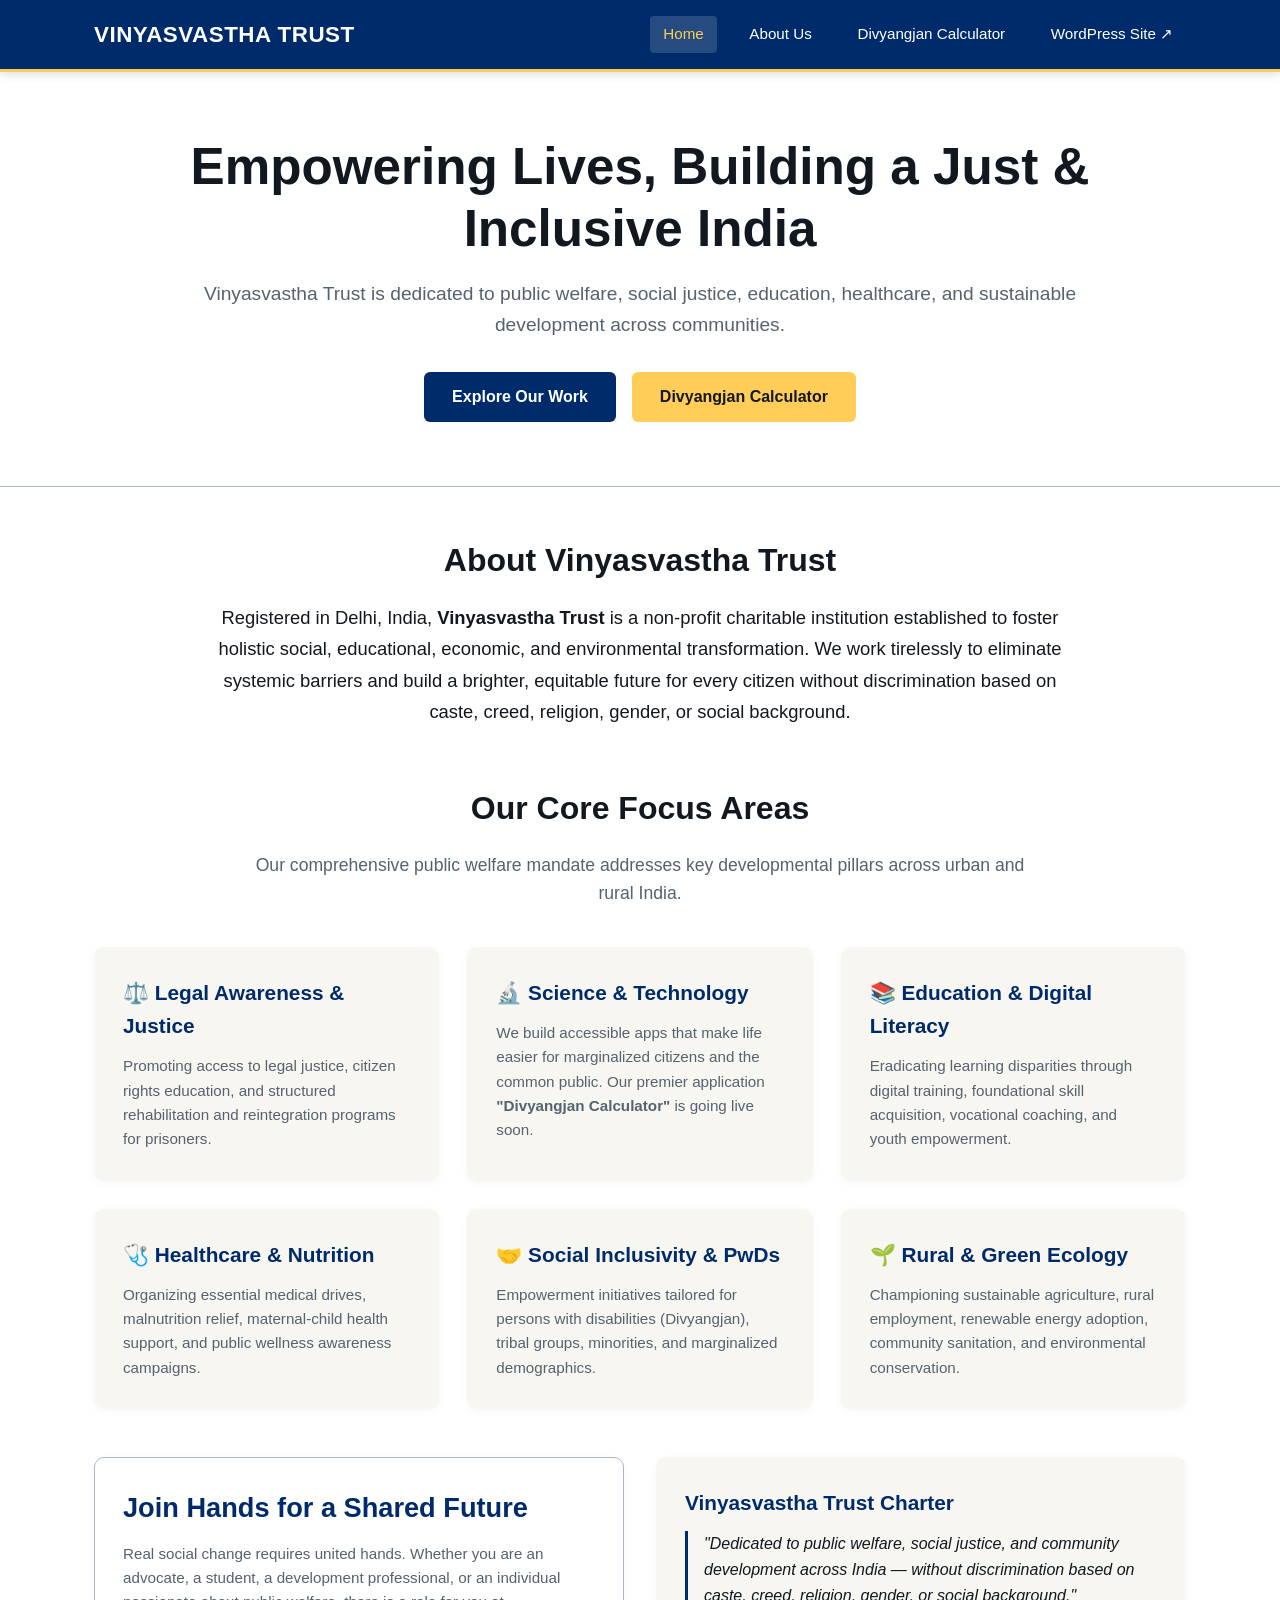
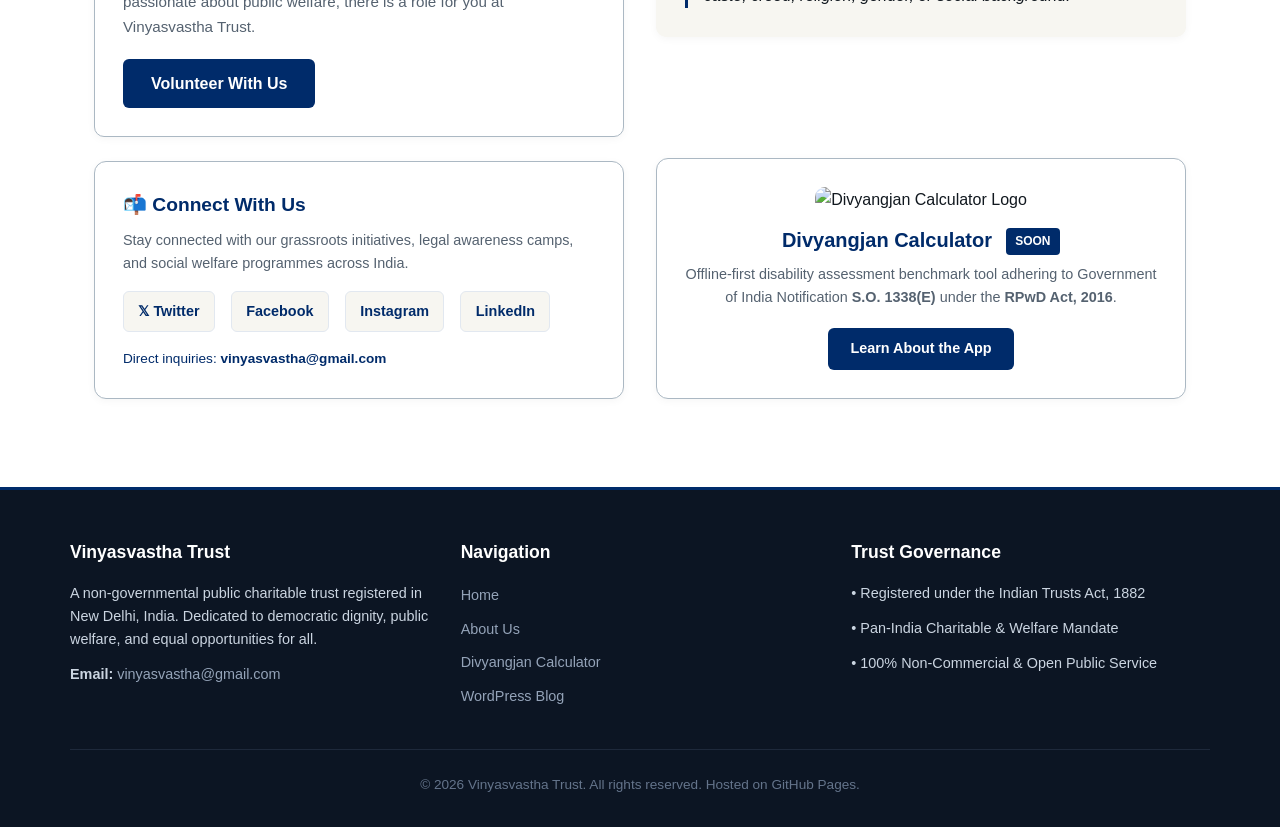
==== index.html @ dbe2af6b "Add files via upload" ====
<!DOCTYPE html>
<html lang="en">
<head>
  <meta charset="UTF-8">
  <meta name="viewport" content="width=device-width, initial-scale=1.0">
  <title>Vinyasvastha Trust | Empowering Lives, Building a Just &amp; Inclusive India</title>
  <meta name="description" content="Vinyasvastha Trust is a registered public charitable trust in Delhi, India, dedicated to social justice, legal literacy, healthcare, digital inclusion, and sustainable development.">
  <link rel="stylesheet" href="style.css">
  <link rel="icon" href="https://vinyasvastha.wordpress.com/wp-content/uploads/2026/10/divyangjan-logo.png" type="image/png">
</head>
<body>

  <!-- Top Navigation Header -->
  <header class="site-header">
    <div class="header-container">
      <div class="site-logo">
        <a href="index.html">Vinyasvastha Trust</a>
      </div>
      <nav class="site-nav">
        <a href="index.html" class="active">Home</a>
        <a href="about.html">About Us</a>
        <a href="divyangjan-calculator.html">Divyangjan Calculator</a>
        <a href="https://vinyasvastha.wordpress.com" target="_blank" rel="noopener">WordPress Site ↗</a>
      </nav>
    </div>
  </header>

  <!-- Hero Section -->
  <section class="hero">
    <div class="hero-container">
      <h1>Empowering Lives, Building a Just &amp; Inclusive India</h1>
      <p>Vinyasvastha Trust is dedicated to public welfare, social justice, education, healthcare, and sustainable development across communities.</p>
      <div class="btn-group">
        <a href="about.html" class="btn btn-primary">Explore Our Work</a>
        <a href="divyangjan-calculator.html" class="btn btn-accent">Divyangjan Calculator</a>
      </div>
    </div>
  </section>

  <!-- Main Content -->
  <main class="container">

    <!-- About Intro -->
    <div style="text-align: center; max-width: 850px; margin: 0 auto 3.5rem auto;">
      <h2 class="section-title">About Vinyasvastha Trust</h2>
      <p style="font-size: 1.15rem; color: var(--color-text-contrast); line-height: 1.7;">
        Registered in Delhi, India, <strong>Vinyasvastha Trust</strong> is a non-profit charitable institution established to foster holistic social, educational, economic, and environmental transformation. We work tirelessly to eliminate systemic barriers and build a brighter, equitable future for every citizen without discrimination based on caste, creed, religion, gender, or social background.
      </p>
    </div>

    <!-- Core Focus Areas -->
    <section>
      <h2 class="section-title">Our Core Focus Areas</h2>
      <p class="section-subtitle">Our comprehensive public welfare mandate addresses key developmental pillars across urban and rural India.</p>

      <div class="grid-3">
        <!-- Pillar 1 -->
        <div class="card card-soft">
          <h3>⚖️ Legal Awareness &amp; Justice</h3>
          <p>Promoting access to legal justice, citizen rights education, and structured rehabilitation and reintegration programs for prisoners.</p>
        </div>

        <!-- Pillar 2 -->
        <div class="card card-soft">
          <h3>🔬 Science &amp; Technology</h3>
          <p>We build accessible apps that make life easier for marginalized citizens and the common public. Our premier application <strong>"Divyangjan Calculator"</strong> is going live soon.</p>
        </div>

        <!-- Pillar 3 -->
        <div class="card card-soft">
          <h3>📚 Education &amp; Digital Literacy</h3>
          <p>Eradicating learning disparities through digital training, foundational skill acquisition, vocational coaching, and youth empowerment.</p>
        </div>

        <!-- Pillar 4 -->
        <div class="card card-soft">
          <h3>🩺 Healthcare &amp; Nutrition</h3>
          <p>Organizing essential medical drives, malnutrition relief, maternal-child health support, and public wellness awareness campaigns.</p>
        </div>

        <!-- Pillar 5 -->
        <div class="card card-soft">
          <h3>🤝 Social Inclusivity &amp; PwDs</h3>
          <p>Empowerment initiatives tailored for persons with disabilities (Divyangjan), tribal groups, minorities, and marginalized demographics.</p>
        </div>

        <!-- Pillar 6 -->
        <div class="card card-soft">
          <h3>🌱 Rural &amp; Green Ecology</h3>
          <p>Championing sustainable agriculture, rural employment, renewable energy adoption, community sanitation, and environmental conservation.</p>
        </div>
      </div>
    </section>

    <!-- Symmetrical Bottom Row -->
    <div class="grid-2" style="margin-top: 3rem; align-items: stretch;">

      <!-- Left Column: Join Hands & Connect Box -->
      <div style="display: flex; flex-direction: column; justify-content: space-between;">
        <div class="card" style="margin-bottom: 1.5rem;">
          <h2 style="font-size: 1.7rem; color: var(--color-primary); margin-bottom: 0.75rem;">Join Hands for a Shared Future</h2>
          <p style="margin-bottom: 1.25rem;">Real social change requires united hands. Whether you are an advocate, a student, a development professional, or an individual passionate about public welfare, there is a role for you at Vinyasvastha Trust.</p>
          <a href="mailto:vinyasvastha@gmail.com" class="btn btn-primary">Volunteer With Us</a>
        </div>

        <!-- Connect Box -->
        <div class="card" style="border-radius: 12px; border: 1px solid var(--color-border);">
          <h3 style="font-size: 1.2rem; margin-bottom: 0.5rem;">📬 Connect With Us</h3>
          <p style="font-size: 0.9rem; margin-bottom: 1rem;">Stay connected with our grassroots initiatives, legal awareness camps, and social welfare programmes across India.</p>
          <div class="social-links">
            <a href="https://x.com/" target="_blank" rel="noopener" class="social-link">𝕏 Twitter</a>
            <a href="https://www.facebook.com/vinyas.trust/" target="_blank" rel="noopener" class="social-link">Facebook</a>
            <a href="https://www.instagram.com/" target="_blank" rel="noopener" class="social-link">Instagram</a>
            <a href="https://www.linkedin.com/in/vinyasvastha-929b83435/" target="_blank" rel="noopener" class="social-link">LinkedIn</a>
          </div>
          <p style="font-size: 0.85rem; color: var(--color-primary); margin-top: 0.75rem;">
            Direct inquiries: <a href="mailto:vinyasvastha@gmail.com"><strong>vinyasvastha@gmail.com</strong></a>
          </p>
        </div>
      </div>

      <!-- Right Column: Charter & Divyangjan Card -->
      <div style="display: flex; flex-direction: column; justify-content: space-between;">
        <div class="card card-soft" style="margin-bottom: 1.5rem;">
          <h3 style="font-size: 1.3rem; margin-bottom: 0.75rem;">Vinyasvastha Trust Charter</h3>
          <blockquote style="font-style: italic; border-left: 3px solid var(--color-primary); padding-left: 1rem; color: var(--color-text-contrast); font-size: 1rem; line-height: 1.6;">
            "Dedicated to public welfare, social justice, and community development across India — without discrimination based on caste, creed, religion, gender, or social background."
          </blockquote>
        </div>

        <!-- Divyangjan Card -->
        <div class="card" style="text-align: center; border-radius: 12px; border: 1px solid var(--color-border);">
          <img src="https://vinyasvastha.wordpress.com/wp-content/uploads/2026/10/divyangjan-logo.png" alt="Divyangjan Calculator Logo" style="width: 96px; height: auto; border-radius: 10px; margin-bottom: 0.75rem;">
          <h3 style="font-size: 1.25rem; margin-bottom: 0.4rem;">Divyangjan Calculator <span class="badge">Soon</span></h3>
          <p style="font-size: 0.9rem; margin-bottom: 1.2rem;">Offline-first disability assessment benchmark tool adhering to Government of India Notification <strong>S.O. 1338(E)</strong> under the <strong>RPwD Act, 2016</strong>.</p>
          <a href="divyangjan-calculator.html" class="btn btn-primary" style="font-size: 0.9rem; padding: 0.6rem 1.4rem;">Learn About the App</a>
        </div>
      </div>

    </div>

  </main>

  <!-- Site Footer -->
  <footer class="site-footer">
    <div class="footer-container">
      <div class="footer-col">
        <h4>Vinyasvastha Trust</h4>
        <p>A non-governmental public charitable trust registered in New Delhi, India. Dedicated to democratic dignity, public welfare, and equal opportunities for all.</p>
        <p><strong>Email:</strong> <a href="mailto:vinyasvastha@gmail.com">vinyasvastha@gmail.com</a></p>
      </div>
      <div class="footer-col">
        <h4>Navigation</h4>
        <ul>
          <li><a href="index.html">Home</a></li>
          <li><a href="about.html">About Us</a></li>
          <li><a href="divyangjan-calculator.html">Divyangjan Calculator</a></li>
          <li><a href="https://vinyasvastha.wordpress.com" target="_blank" rel="noopener">WordPress Blog</a></li>
        </ul>
      </div>
      <div class="footer-col">
        <h4>Trust Governance</h4>
        <p>• Registered under the Indian Trusts Act, 1882</p>
        <p>• Pan-India Charitable &amp; Welfare Mandate</p>
        <p>• 100% Non-Commercial &amp; Open Public Service</p>
      </div>
    </div>
    <div class="footer-bottom">
      <p>&copy; 2026 Vinyasvastha Trust. All rights reserved. Hosted on GitHub Pages.</p>
    </div>
  </footer>

</body>
</html>
---- style.css ----
/* Vinyasvastha Trust - Unified Theme Stylesheet */
:root {
  --color-primary: #002B6A;
  --color-primary-hover: #001f4d;
  --color-accent-blue: #007FE6;
  --color-accent-gold: #ffcd58;
  --color-bg-base: #ffffff;
  --color-bg-soft: #F7F6F1;
  --color-text-contrast: #11181F;
  --color-text-muted: #556270;
  --color-border: #abb8c3;
  --color-border-light: #e2e8f0;
  --font-main: -apple-system, BlinkMacSystemFont, "Segoe UI", Roboto, "Helvetica Neue", Arial, sans-serif;
  --max-width: 1140px;
}

* {
  box-sizing: border-box;
  margin: 0;
  padding: 0;
}

body {
  font-family: var(--font-main);
  color: var(--color-text-contrast);
  background-color: var(--color-bg-base);
  line-height: 1.6;
  font-size: 16px;
}

a {
  color: var(--color-primary);
  text-decoration: none;
  transition: color 0.2s ease;
}

a:hover {
  color: var(--color-accent-blue);
}

/* Header & Navigation */
.site-header {
  background-color: var(--color-primary);
  color: #ffffff;
  border-bottom: 3px solid var(--color-accent-gold);
  position: sticky;
  top: 0;
  z-index: 1000;
  box-shadow: 0 2px 10px rgba(0, 0, 0, 0.15);
}

.header-container {
  max-width: var(--max-width);
  margin: 0 auto;
  padding: 1rem 1.5rem;
  display: flex;
  justify-content: space-between;
  align-items: center;
  flex-wrap: wrap;
  gap: 1rem;
}

.site-logo a {
  color: #ffffff;
  font-size: 1.4rem;
  font-weight: 700;
  letter-spacing: 0.5px;
  text-transform: uppercase;
}

.site-nav {
  display: flex;
  gap: 1.25rem;
  align-items: center;
}

.site-nav a {
  color: #ffffff;
  font-weight: 500;
  font-size: 0.95rem;
  padding: 0.4rem 0.8rem;
  border-radius: 4px;
  transition: background 0.2s ease, color 0.2s ease;
}

.site-nav a:hover,
.site-nav a.active {
  background-color: rgba(255, 255, 255, 0.15);
  color: var(--color-accent-gold);
}

/* Hero Section */
.hero {
  background-color: var(--color-bg-base);
  border-bottom: 1px solid var(--color-border);
  padding: 4rem 1.5rem;
  text-align: center;
}

.hero-container {
  max-width: 900px;
  margin: 0 auto;
}

.hero h1 {
  font-size: clamp(2.2rem, 4.5vw, 3.2rem);
  line-height: 1.2;
  color: var(--color-text-contrast);
  margin-bottom: 1.25rem;
  font-weight: 800;
}

.hero p {
  font-size: 1.2rem;
  color: var(--color-text-muted);
  margin-bottom: 2rem;
}

.hero-logo {
  width: 120px;
  height: auto;
  border-radius: 16px;
  box-shadow: 0 6px 18px rgba(0, 0, 0, 0.12);
  margin-bottom: 1.5rem;
}

/* Buttons */
.btn-group {
  display: flex;
  justify-content: center;
  gap: 1rem;
  flex-wrap: wrap;
}

.btn {
  display: inline-block;
  padding: 0.75rem 1.75rem;
  font-size: 1rem;
  font-weight: 600;
  border-radius: 6px;
  cursor: pointer;
  text-align: center;
  transition: all 0.2s ease;
  border: none;
}

.btn-primary {
  background-color: var(--color-primary);
  color: #ffffff;
}

.btn-primary:hover {
  background-color: var(--color-primary-hover);
  color: #ffffff;
}

.btn-accent {
  background-color: var(--color-accent-gold);
  color: var(--color-text-contrast);
}

.btn-accent:hover {
  background-color: #f0be42;
  color: var(--color-text-contrast);
}

.btn-outline {
  background-color: transparent;
  color: var(--color-primary);
  border: 2px solid var(--color-primary);
}

.btn-outline:hover {
  background-color: var(--color-primary);
  color: #ffffff;
}

/* Content Container */
.container {
  max-width: var(--max-width);
  margin: 0 auto;
  padding: 3rem 1.5rem;
}

.section-title {
  text-align: center;
  font-size: 2rem;
  font-weight: 700;
  margin-bottom: 1rem;
  color: var(--color-text-contrast);
}

.section-subtitle {
  text-align: center;
  font-size: 1.1rem;
  color: var(--color-text-muted);
  max-width: 800px;
  margin: 0 auto 2.5rem auto;
}

/* Grids & Cards */
.grid-2 {
  display: grid;
  grid-template-columns: repeat(auto-fit, minmax(320px, 1fr));
  gap: 2rem;
  margin-bottom: 2.5rem;
}

.grid-3 {
  display: grid;
  grid-template-columns: repeat(auto-fit, minmax(280px, 1fr));
  gap: 1.75rem;
  margin-bottom: 2.5rem;
}

.card {
  background-color: var(--color-bg-base);
  border: 1px solid var(--color-border);
  border-radius: 10px;
  padding: 1.75rem;
  box-shadow: 0 2px 8px rgba(0, 0, 0, 0.04);
}

.card-soft {
  background-color: var(--color-bg-soft);
  border: 1px solid transparent;
}

.card h3 {
  font-size: 1.3rem;
  margin-bottom: 0.75rem;
  color: var(--color-primary);
}

.card p {
  color: var(--color-text-muted);
  font-size: 0.95rem;
  line-height: 1.6;
}

.card ul {
  padding-left: 1.25rem;
  margin-top: 0.75rem;
  color: var(--color-text-muted);
  font-size: 0.95rem;
}

.card li {
  margin-bottom: 0.5rem;
}

/* Badge */
.badge {
  display: inline-block;
  background-color: var(--color-primary);
  color: #ffffff;
  font-size: 0.75rem;
  font-weight: 700;
  padding: 0.25rem 0.6rem;
  border-radius: 4px;
  vertical-align: middle;
  margin-left: 0.5rem;
  text-transform: uppercase;
}

/* Callout Banner */
.banner-navy {
  background-color: var(--color-primary);
  color: #ffffff;
  border-radius: 10px;
  padding: 2.5rem 2rem;
  text-align: center;
  margin: 3rem 0;
}

.banner-navy h3 {
  color: var(--color-accent-gold);
  font-size: 1.6rem;
  margin-bottom: 1rem;
}

.banner-navy p {
  font-size: 1.05rem;
  max-width: 850px;
  margin: 0 auto 1.5rem auto;
  line-height: 1.7;
}

/* Social Links */
.social-links {
  display: flex;
  gap: 1rem;
  align-items: center;
  margin: 1rem 0;
  flex-wrap: wrap;
}

.social-link {
  display: inline-flex;
  align-items: center;
  gap: 0.5rem;
  padding: 0.5rem 0.9rem;
  background-color: var(--color-bg-soft);
  border-radius: 6px;
  font-size: 0.9rem;
  font-weight: 600;
  color: var(--color-primary);
  border: 1px solid var(--color-border-light);
}

.social-link:hover {
  background-color: var(--color-primary);
  color: #ffffff;
}

/* Footer */
.site-footer {
  background-color: #0c1523;
  color: #cbd5e1;
  padding: 3rem 1.5rem 2rem 1.5rem;
  border-top: 3px solid var(--color-primary);
}

.footer-container {
  max-width: var(--max-width);
  margin: 0 auto;
  display: grid;
  grid-template-columns: repeat(auto-fit, minmax(260px, 1fr));
  gap: 2rem;
  margin-bottom: 2rem;
}

.footer-col h4 {
  color: #ffffff;
  font-size: 1.1rem;
  margin-bottom: 1rem;
}

.footer-col p {
  font-size: 0.9rem;
  line-height: 1.6;
  margin-bottom: 0.75rem;
}

.footer-col ul {
  list-style: none;
}

.footer-col li {
  margin-bottom: 0.5rem;
}

.footer-col a {
  color: #94a3b8;
  font-size: 0.9rem;
}

.footer-col a:hover {
  color: var(--color-accent-gold);
}

.footer-bottom {
  max-width: var(--max-width);
  margin: 0 auto;
  padding-top: 1.5rem;
  border-top: 1px solid #1e293b;
  text-align: center;
  font-size: 0.85rem;
  color: #64748b;
}

/* Responsive adjustments */
@media (max-width: 768px) {
  .header-container {
    flex-direction: column;
    text-align: center;
  }
  .site-nav {
    justify-content: center;
    flex-wrap: wrap;
  }
  .hero {
    padding: 2.5rem 1rem;
  }
  .container {
    padding: 2rem 1rem;
  }
}
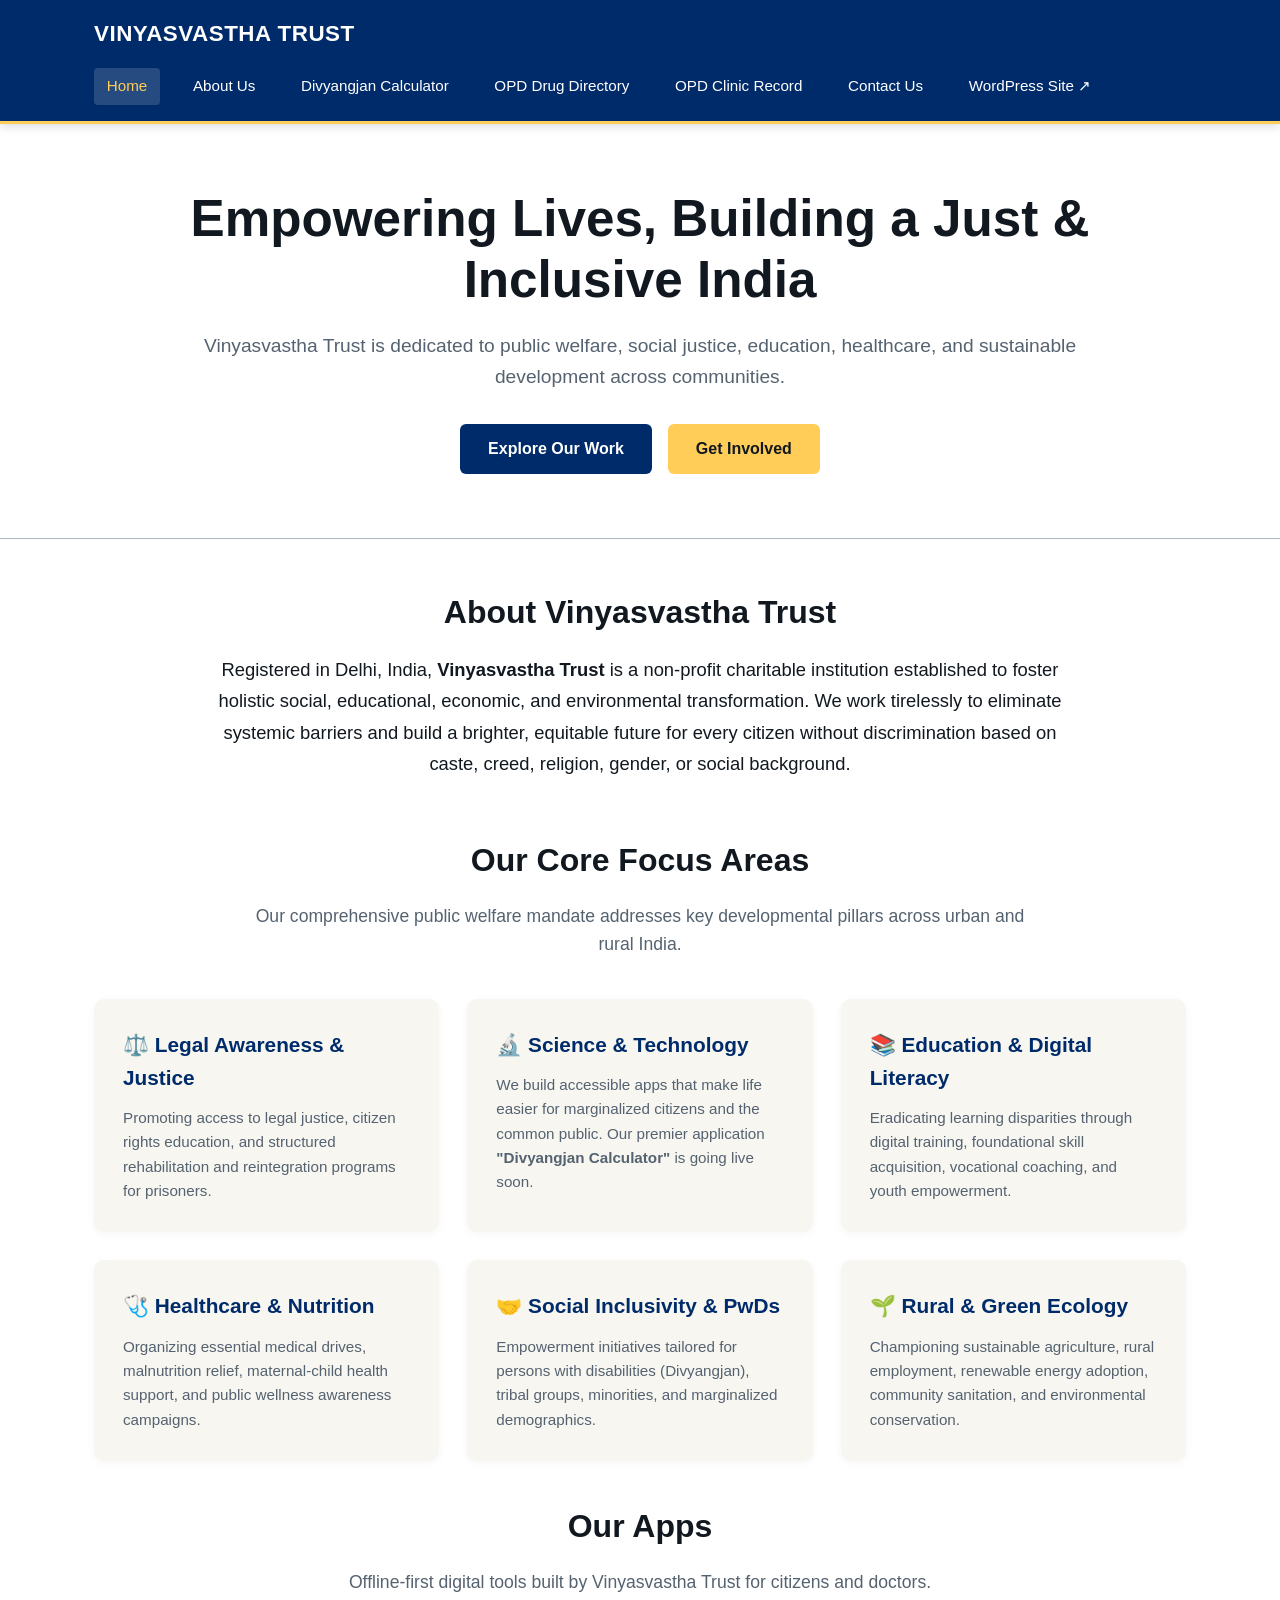
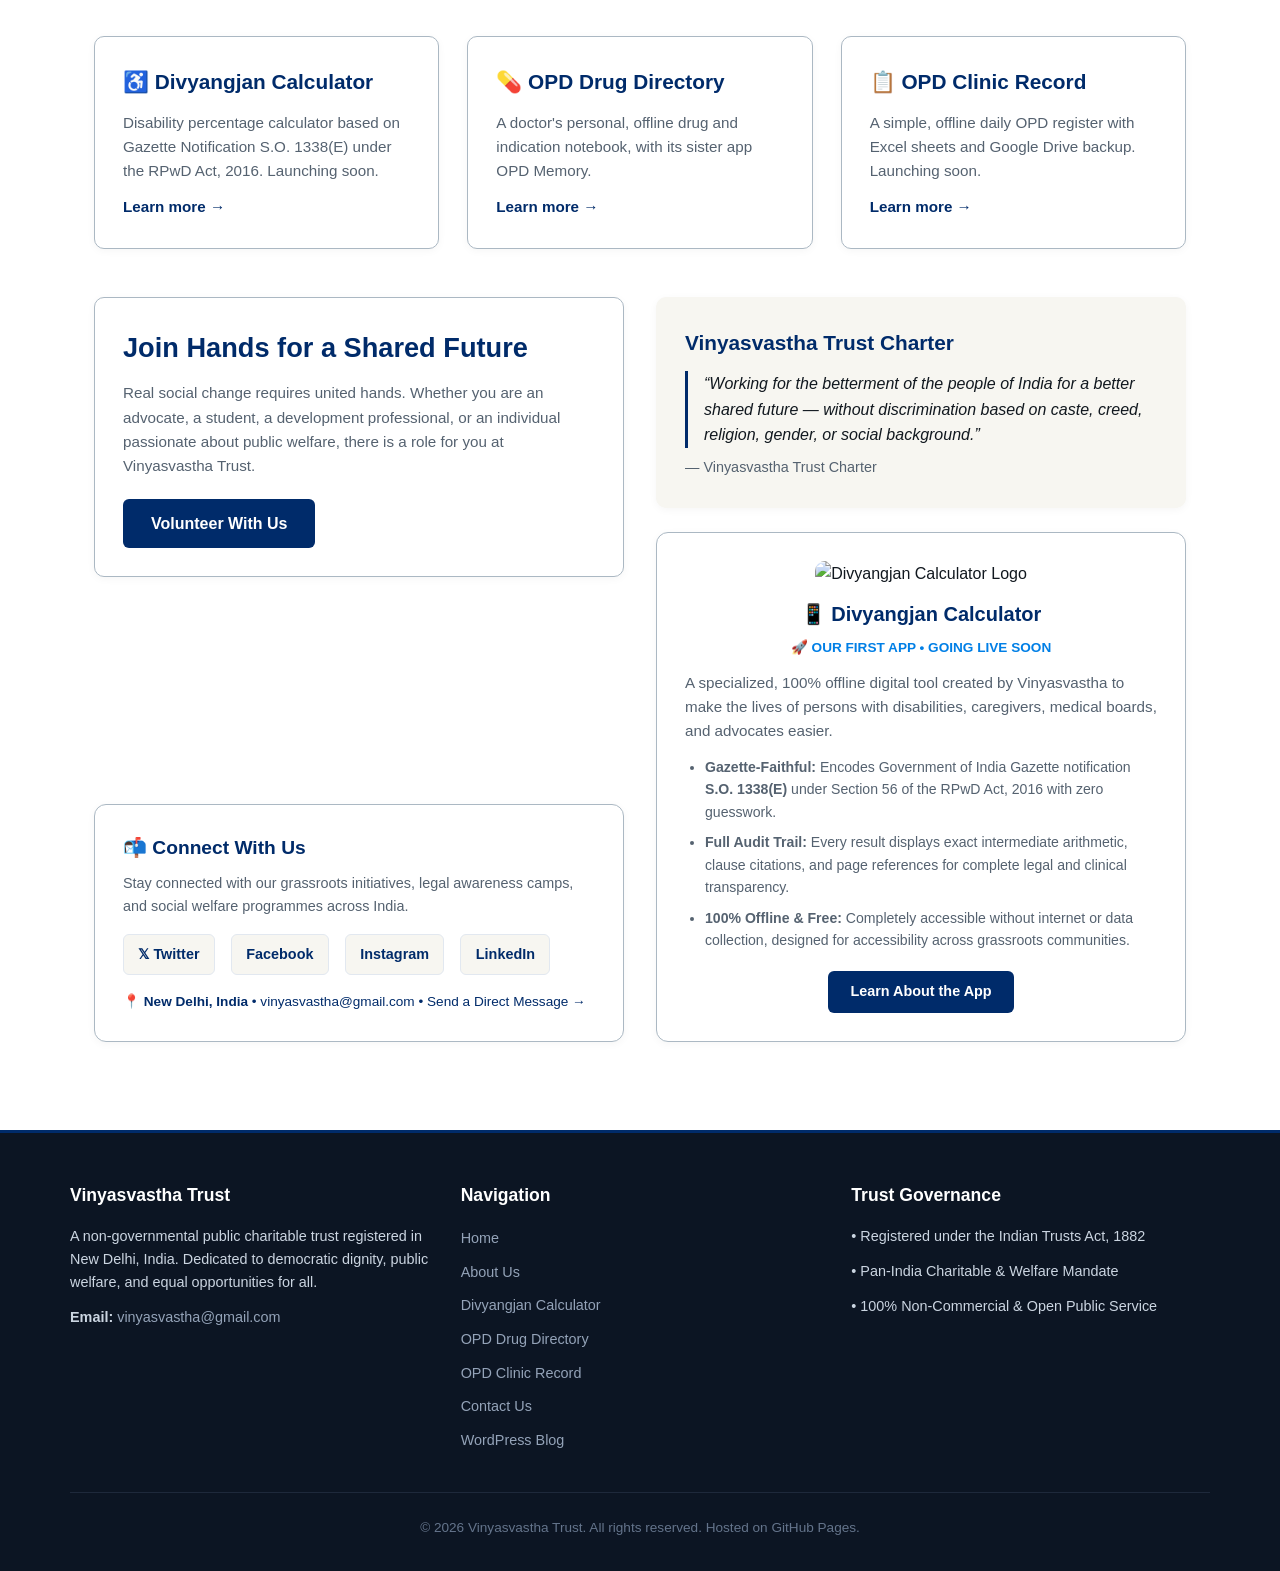
==== commit 4bcb8b61: "Add Contact and app pages, match WordPress text (v1.001) - New pages: Contact Us, OPD Drug Directory" ====
--- a/index.html
+++ b/index.html
@@ -20,6 +20,9 @@
         <a href="index.html" class="active">Home</a>
         <a href="about.html">About Us</a>
         <a href="divyangjan-calculator.html">Divyangjan Calculator</a>
+        <a href="opd-drug-directory.html">OPD Drug Directory</a>
+        <a href="opd-clinic-record.html">OPD Clinic Record</a>
+        <a href="contact.html">Contact Us</a>
         <a href="https://vinyasvastha.wordpress.com" target="_blank" rel="noopener">WordPress Site ↗</a>
       </nav>
     </div>
@@ -32,7 +35,7 @@
       <p>Vinyasvastha Trust is dedicated to public welfare, social justice, education, healthcare, and sustainable development across communities.</p>
       <div class="btn-group">
         <a href="about.html" class="btn btn-primary">Explore Our Work</a>
-        <a href="divyangjan-calculator.html" class="btn btn-accent">Divyangjan Calculator</a>
+        <a href="contact.html" class="btn btn-accent">Get Involved</a>
       </div>
     </div>
   </section>
@@ -92,6 +95,29 @@
       </div>
     </section>
 
+    <!-- Our Apps -->
+    <section id="apps" style="margin-top: 1rem;">
+      <h2 class="section-title">Our Apps</h2>
+      <p class="section-subtitle">Offline-first digital tools built by Vinyasvastha Trust for citizens and doctors.</p>
+      <div class="grid-3">
+        <div class="card">
+          <h3>♿ Divyangjan Calculator</h3>
+          <p>Disability percentage calculator based on Gazette Notification S.O. 1338(E) under the RPwD Act, 2016. Launching soon.</p>
+          <p style="margin-top: 0.75rem;"><a href="divyangjan-calculator.html"><strong>Learn more &rarr;</strong></a></p>
+        </div>
+        <div class="card">
+          <h3>💊 OPD Drug Directory</h3>
+          <p>A doctor's personal, offline drug and indication notebook, with its sister app OPD Memory.</p>
+          <p style="margin-top: 0.75rem;"><a href="opd-drug-directory.html"><strong>Learn more &rarr;</strong></a></p>
+        </div>
+        <div class="card">
+          <h3>📋 OPD Clinic Record</h3>
+          <p>A simple, offline daily OPD register with Excel sheets and Google Drive backup. Launching soon.</p>
+          <p style="margin-top: 0.75rem;"><a href="opd-clinic-record.html"><strong>Learn more &rarr;</strong></a></p>
+        </div>
+      </div>
+    </section>
+
     <!-- Symmetrical Bottom Row -->
     <div class="grid-2" style="margin-top: 3rem; align-items: stretch;">
 
@@ -100,7 +126,7 @@
         <div class="card" style="margin-bottom: 1.5rem;">
           <h2 style="font-size: 1.7rem; color: var(--color-primary); margin-bottom: 0.75rem;">Join Hands for a Shared Future</h2>
           <p style="margin-bottom: 1.25rem;">Real social change requires united hands. Whether you are an advocate, a student, a development professional, or an individual passionate about public welfare, there is a role for you at Vinyasvastha Trust.</p>
-          <a href="mailto:vinyasvastha@gmail.com" class="btn btn-primary">Volunteer With Us</a>
+          <a href="contact.html" class="btn btn-primary">Volunteer With Us</a>
         </div>
 
         <!-- Connect Box -->
@@ -114,7 +140,7 @@
             <a href="https://www.linkedin.com/in/vinyasvastha-929b83435/" target="_blank" rel="noopener" class="social-link">LinkedIn</a>
           </div>
           <p style="font-size: 0.85rem; color: var(--color-primary); margin-top: 0.75rem;">
-            Direct inquiries: <a href="mailto:vinyasvastha@gmail.com"><strong>vinyasvastha@gmail.com</strong></a>
+            📍 <strong>New Delhi, India</strong> • <a href="mailto:vinyasvastha@gmail.com">vinyasvastha@gmail.com</a> • <a href="contact.html">Send a Direct Message &rarr;</a>
           </p>
         </div>
       </div>
@@ -124,15 +150,22 @@
         <div class="card card-soft" style="margin-bottom: 1.5rem;">
           <h3 style="font-size: 1.3rem; margin-bottom: 0.75rem;">Vinyasvastha Trust Charter</h3>
           <blockquote style="font-style: italic; border-left: 3px solid var(--color-primary); padding-left: 1rem; color: var(--color-text-contrast); font-size: 1rem; line-height: 1.6;">
-            "Dedicated to public welfare, social justice, and community development across India — without discrimination based on caste, creed, religion, gender, or social background."
+            “Working for the betterment of the people of India for a better shared future — without discrimination based on caste, creed, religion, gender, or social background.”
           </blockquote>
+          <p style="font-size: 0.9rem; margin-top: 0.5rem;">— Vinyasvastha Trust Charter</p>
         </div>
 
         <!-- Divyangjan Card -->
         <div class="card" style="text-align: center; border-radius: 12px; border: 1px solid var(--color-border);">
           <img src="https://vinyasvastha.wordpress.com/wp-content/uploads/2026/10/divyangjan-logo.png" alt="Divyangjan Calculator Logo" style="width: 96px; height: auto; border-radius: 10px; margin-bottom: 0.75rem;">
-          <h3 style="font-size: 1.25rem; margin-bottom: 0.4rem;">Divyangjan Calculator <span class="badge">Soon</span></h3>
-          <p style="font-size: 0.9rem; margin-bottom: 1.2rem;">Offline-first disability assessment benchmark tool adhering to Government of India Notification <strong>S.O. 1338(E)</strong> under the <strong>RPwD Act, 2016</strong>.</p>
+          <h3 style="font-size: 1.25rem; margin-bottom: 0.4rem;">📱 Divyangjan Calculator</h3>
+          <p style="font-size: 0.85rem; font-weight: 700; color: var(--color-accent-blue); margin-bottom: 0.75rem;">🚀 OUR FIRST APP • GOING LIVE SOON</p>
+          <p style="font-size: 0.95rem; text-align: left;">A specialized, 100% offline digital tool created by Vinyasvastha to make the lives of persons with disabilities, caregivers, medical boards, and advocates easier.</p>
+          <ul style="text-align: left; font-size: 0.88rem; margin-bottom: 1.2rem;">
+            <li><strong>Gazette-Faithful:</strong> Encodes Government of India Gazette notification <strong>S.O. 1338(E)</strong> under Section 56 of the RPwD Act, 2016 with zero guesswork.</li>
+            <li><strong>Full Audit Trail:</strong> Every result displays exact intermediate arithmetic, clause citations, and page references for complete legal and clinical transparency.</li>
+            <li><strong>100% Offline &amp; Free:</strong> Completely accessible without internet or data collection, designed for accessibility across grassroots communities.</li>
+          </ul>
           <a href="divyangjan-calculator.html" class="btn btn-primary" style="font-size: 0.9rem; padding: 0.6rem 1.4rem;">Learn About the App</a>
         </div>
       </div>
@@ -155,6 +188,9 @@
           <li><a href="index.html">Home</a></li>
           <li><a href="about.html">About Us</a></li>
           <li><a href="divyangjan-calculator.html">Divyangjan Calculator</a></li>
+          <li><a href="opd-drug-directory.html">OPD Drug Directory</a></li>
+          <li><a href="opd-clinic-record.html">OPD Clinic Record</a></li>
+          <li><a href="contact.html">Contact Us</a></li>
           <li><a href="https://vinyasvastha.wordpress.com" target="_blank" rel="noopener">WordPress Blog</a></li>
         </ul>
       </div>
--- a/style.css
+++ b/style.css
@@ -313,6 +313,94 @@
   color: #ffffff;
 }
 
+/* Full-width Sections (Contact page) */
+.section-soft {
+  background-color: var(--color-bg-soft);
+  padding: 3.5rem 1.5rem;
+}
+
+.section-soft > * {
+  max-width: var(--max-width);
+  margin-left: auto;
+  margin-right: auto;
+}
+
+.banner-full {
+  background-color: var(--color-primary);
+  color: #ffffff;
+  text-align: center;
+  padding: 3rem 1.5rem;
+}
+
+.banner-full h2 {
+  font-size: 1.8rem;
+  margin-bottom: 0.75rem;
+}
+
+.banner-full p {
+  max-width: 850px;
+  margin: 0 auto;
+  font-size: 1.05rem;
+  line-height: 1.7;
+}
+
+/* Contact Form */
+.contact-layout {
+  display: grid;
+  grid-template-columns: 1.4fr 1fr;
+  gap: 2.5rem;
+}
+
+.contact-form {
+  display: flex;
+  flex-direction: column;
+}
+
+.contact-form label {
+  font-weight: 600;
+  font-size: 0.95rem;
+  margin-bottom: 0.35rem;
+}
+
+.contact-form input,
+.contact-form select,
+.contact-form textarea {
+  font: inherit;
+  padding: 0.65rem 0.8rem;
+  border: 1px solid var(--color-border);
+  border-radius: 4px;
+  margin-bottom: 1.1rem;
+  background-color: var(--color-bg-base);
+  color: var(--color-text-contrast);
+}
+
+.contact-form input:focus,
+.contact-form select:focus,
+.contact-form textarea:focus {
+  outline: 2px solid var(--color-accent-blue);
+  border-color: var(--color-accent-blue);
+}
+
+.contact-form .btn {
+  align-self: flex-start;
+  border-radius: 4px;
+}
+
+.contact-form .req {
+  color: #c0392b;
+}
+
+.form-note {
+  font-size: 0.85rem;
+  color: var(--color-text-muted);
+  margin-top: 0.75rem;
+}
+
+#message,
+#get-involved {
+  scroll-margin-top: 90px;
+}
+
 /* Footer */
 .site-footer {
   background-color: #0c1523;
@@ -385,4 +473,10 @@
   .container {
     padding: 2rem 1rem;
   }
-}
+  .contact-layout {
+    grid-template-columns: 1fr;
+  }
+  .section-soft {
+    padding: 2.5rem 1rem;
+  }
+}
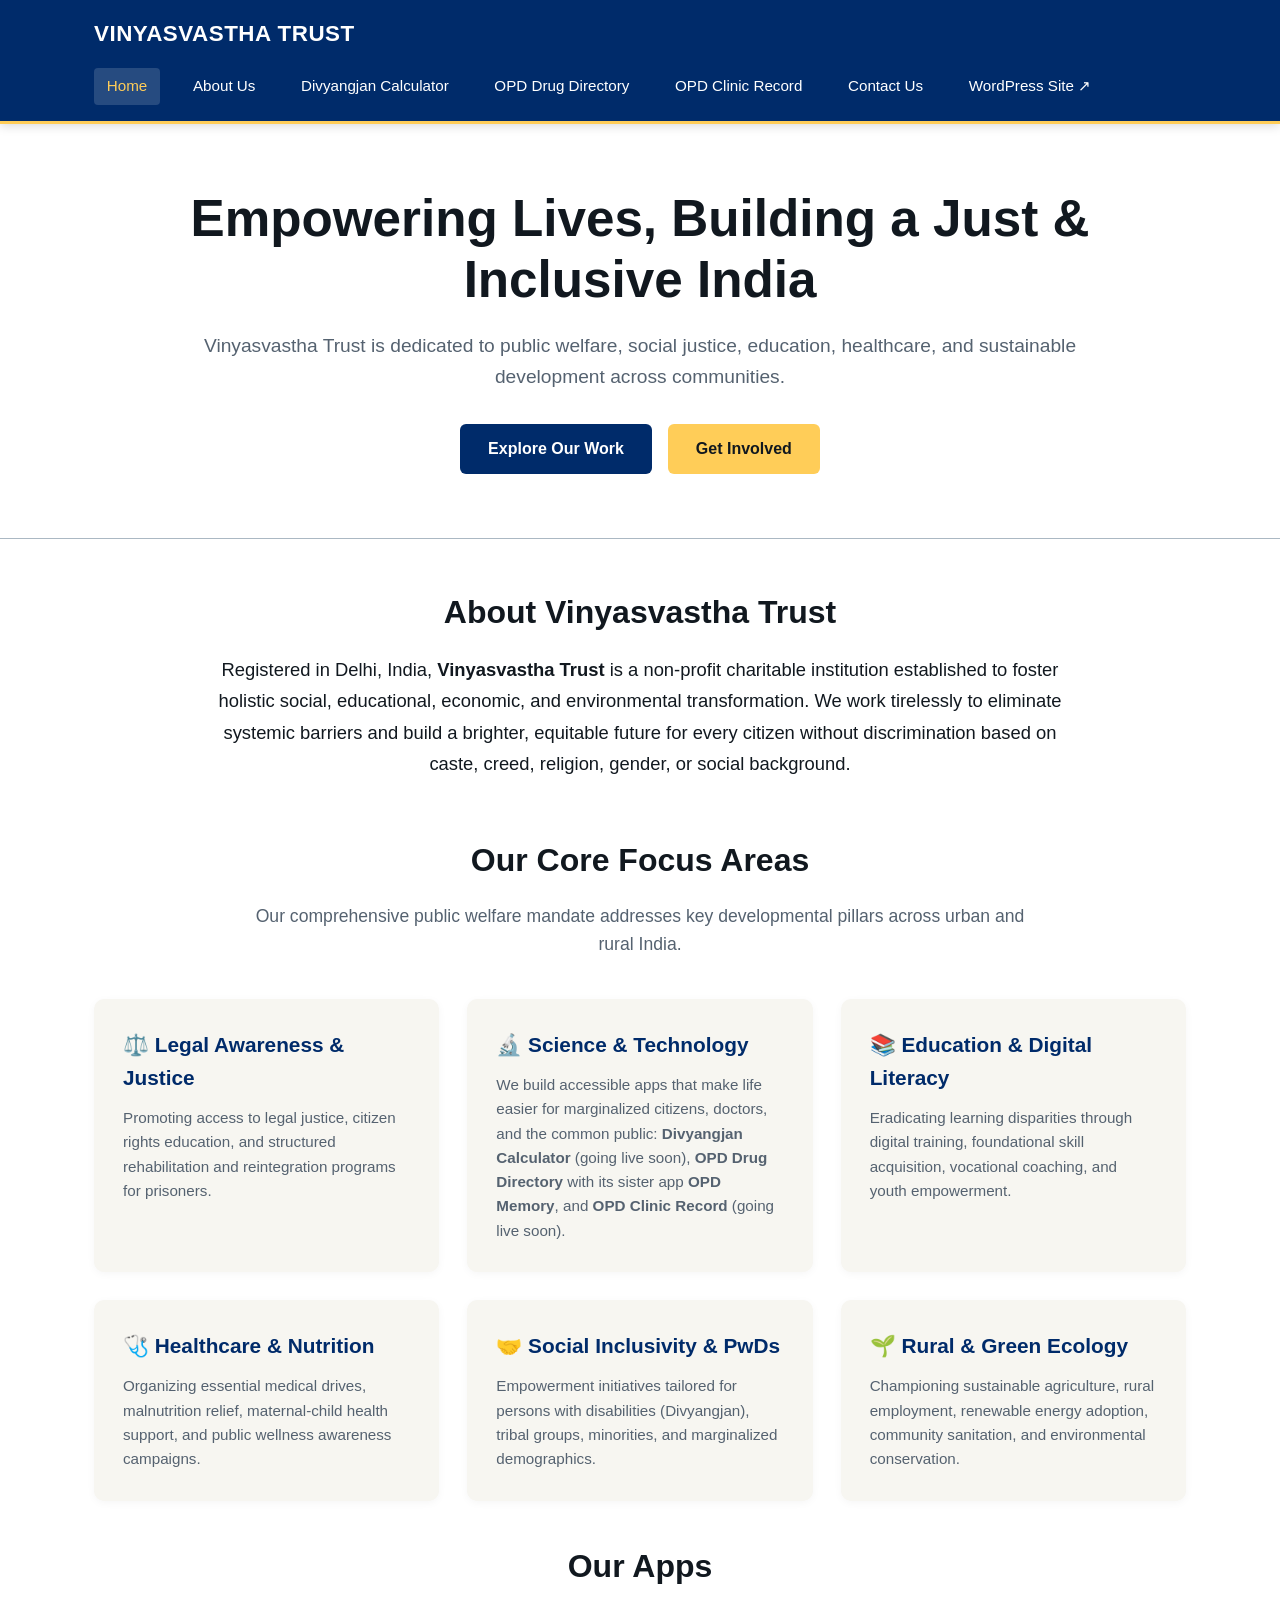
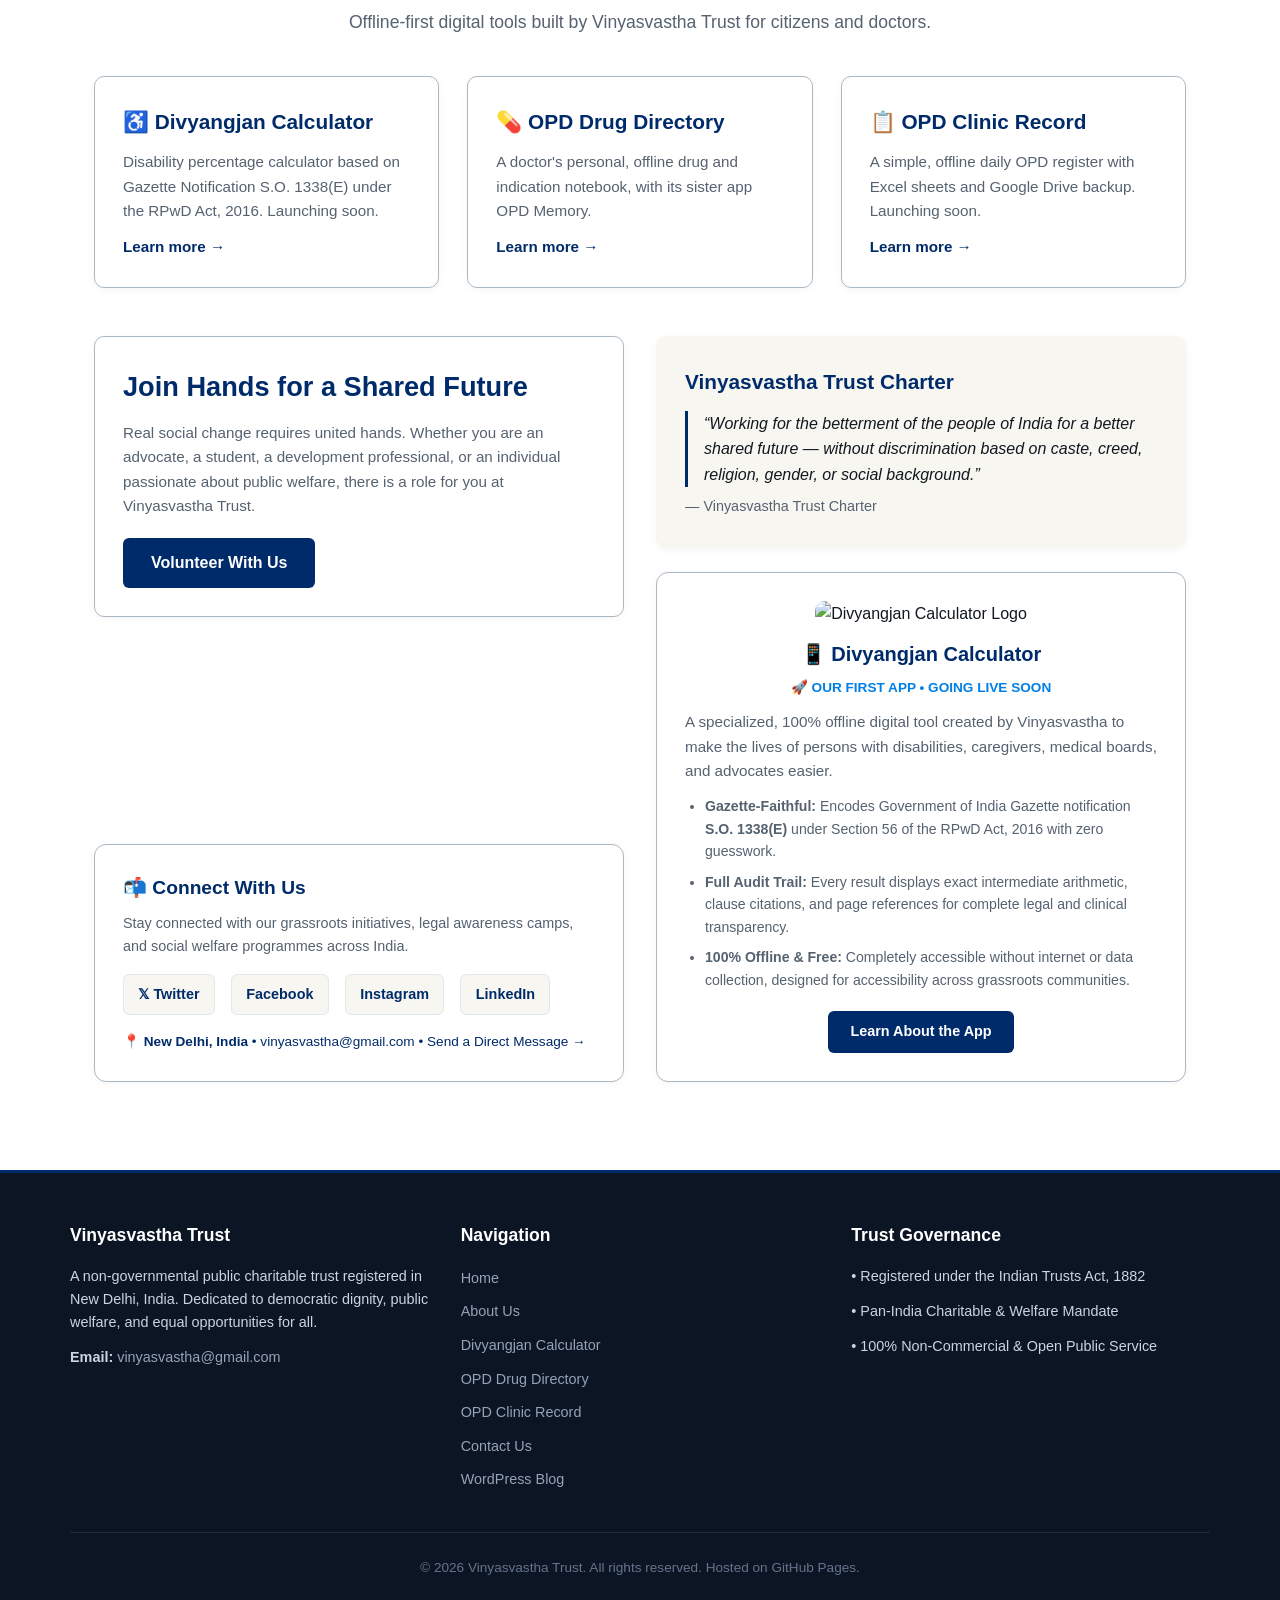
==== commit eff38185: "Name all three apps in Home's Science & Technology card (v1.002) Co-Authored-By: Claude Opus 5.5 <no" ====
--- a/index.html
+++ b/index.html
@@ -66,7 +66,7 @@
         <!-- Pillar 2 -->
         <div class="card card-soft">
           <h3>🔬 Science &amp; Technology</h3>
-          <p>We build accessible apps that make life easier for marginalized citizens and the common public. Our premier application <strong>"Divyangjan Calculator"</strong> is going live soon.</p>
+          <p>We build accessible apps that make life easier for marginalized citizens, doctors, and the common public: <strong>Divyangjan Calculator</strong> (going live soon), <strong>OPD Drug Directory</strong> with its sister app <strong>OPD Memory</strong>, and <strong>OPD Clinic Record</strong> (going live soon).</p>
         </div>
 
         <!-- Pillar 3 -->
